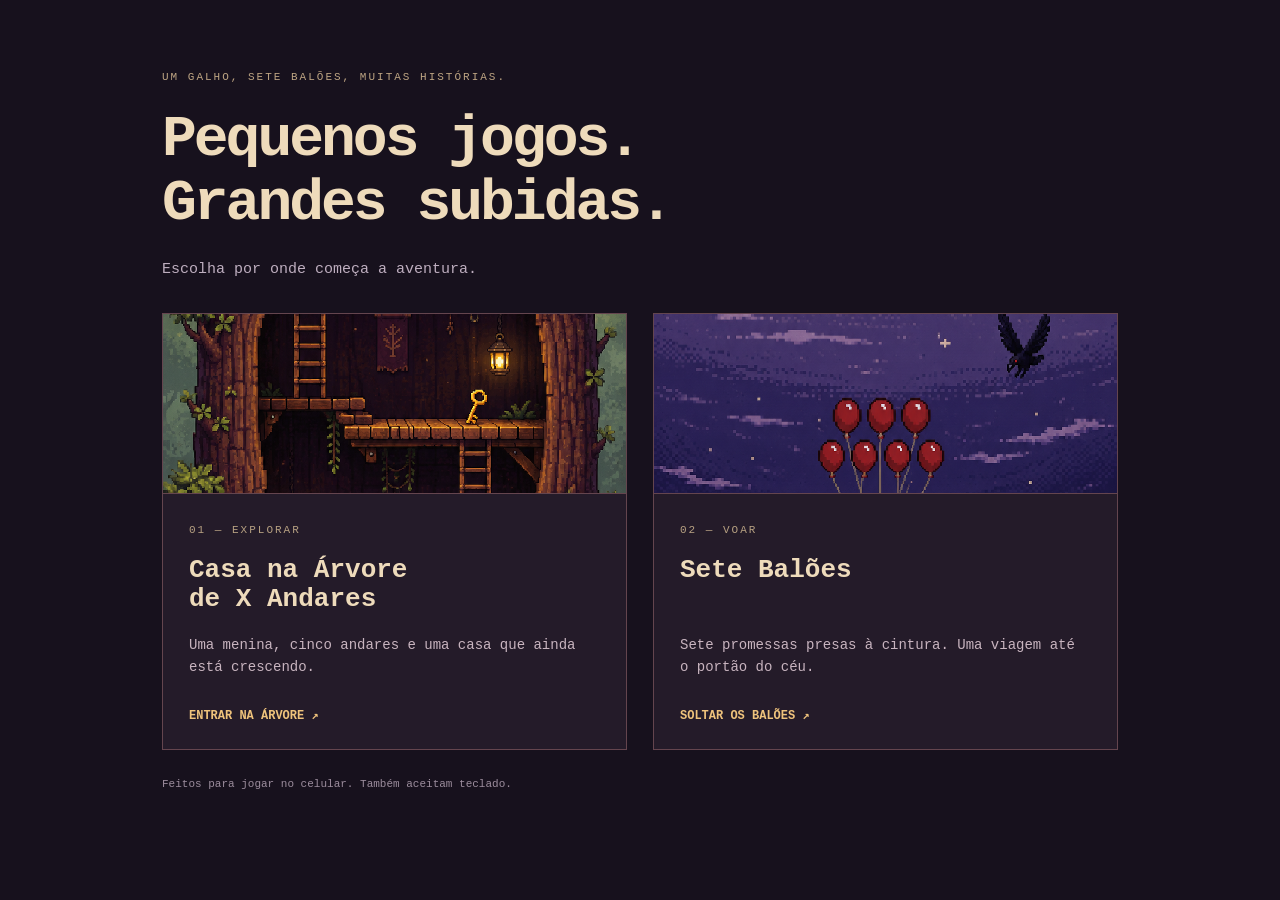
==== index.html @ 740a49a5 "feat: add treehouse puzzle game and shared games menu" ====
<!doctype html><html lang="pt-BR"><meta charset="utf-8"><meta name="viewport" content="width=device-width,initial-scale=1"><meta name="theme-color" content="#17111d"><title>Pequenos jogos · Lambes</title><link rel="icon" href="data:,"><link rel="stylesheet" href="menu.css"><body><main><p class="signature">UM GALHO, SETE BALÕES, MUITAS HISTÓRIAS.</p><h1>Pequenos jogos.<br>Grandes subidas.</h1><p class="intro">Escolha por onde começa a aventura.</p><nav aria-label="Escolha um jogo"><a class="tree" href="treehouse/"><div class="picture"></div><div class="copy"><span>01 — EXPLORAR</span><h2>Casa na Árvore<br>de X Andares</h2><p>Uma menina, cinco andares e uma casa que ainda está crescendo.</p><strong>ENTRAR NA ÁRVORE ↗</strong></div></a><a class="balloons" href="game/"><div class="picture"><span aria-hidden="true">✦<br>†</span></div><div class="copy"><span>02 — VOAR</span><h2>Sete Balões</h2><p>Sete promessas presas à cintura. Uma viagem até o portão do céu.</p><strong>SOLTAR OS BALÕES ↗</strong></div></a></nav><footer>Feitos para jogar no celular. Também aceitam teclado.</footer></main></body></html>
---- menu.css ----
*{box-sizing:border-box}body{margin:0;background:#17111d;color:#eedbbb;font-family:'Courier New',monospace}main{max-width:1020px;margin:auto;padding:60px 32px 30px}.signature{font-size:11px;letter-spacing:2px;color:#bea583}h1{font-size:clamp(32px,6vw,58px);letter-spacing:-3px;line-height:1.1;margin:25px 0}.intro{color:#beaebf;font-size:15px;margin-bottom:35px}nav{display:grid;grid-template-columns:1fr 1fr;gap:26px}nav a{color:inherit;text-decoration:none;border:1px solid #64454e;background:#241b29;transition:transform .15s}nav a:hover{transform:translateY(-4px)}nav a:focus-visible{outline:3px solid #eac277;outline-offset:5px}.picture{height:180px;background-size:cover;background-position:center 45%;image-rendering:pixelated;border-bottom:1px solid #64454e}.tree .picture{background-image:url('treehouse/assets/concept.png');background-position:center 43%}.balloons .picture{background:#30283f;display:grid;place-items:center;color:#d6a84b;text-align:center;font-size:60px}.copy{padding:26px}.copy span{font-size:11px;color:#b7a182;letter-spacing:2px}h2{font-size:26px;line-height:1.15;min-height:60px;margin:18px 0}.copy p{font-size:14px;line-height:1.6;color:#c8b4bf;min-height:46px}.copy strong{display:block;font-size:12px;margin-top:28px;color:#efc37c}footer{font-size:11px;color:#9c8d9d;margin-top:28px}@media(max-width:600px){main{padding:28px 20px}nav{grid-template-columns:1fr}.picture{height:155px}h1{letter-spacing:-2px}h2{min-height:0}.copy p{min-height:0}.copy{padding:22px}}@media(prefers-reduced-motion:reduce){nav a{transition:none}}
/* Reuse the first game's existing artwork. */
.balloons .picture{background-image:url('game/assets/concept-gameplay.png');background-position:center 42%;background-size:cover}.balloons .picture span{display:none}
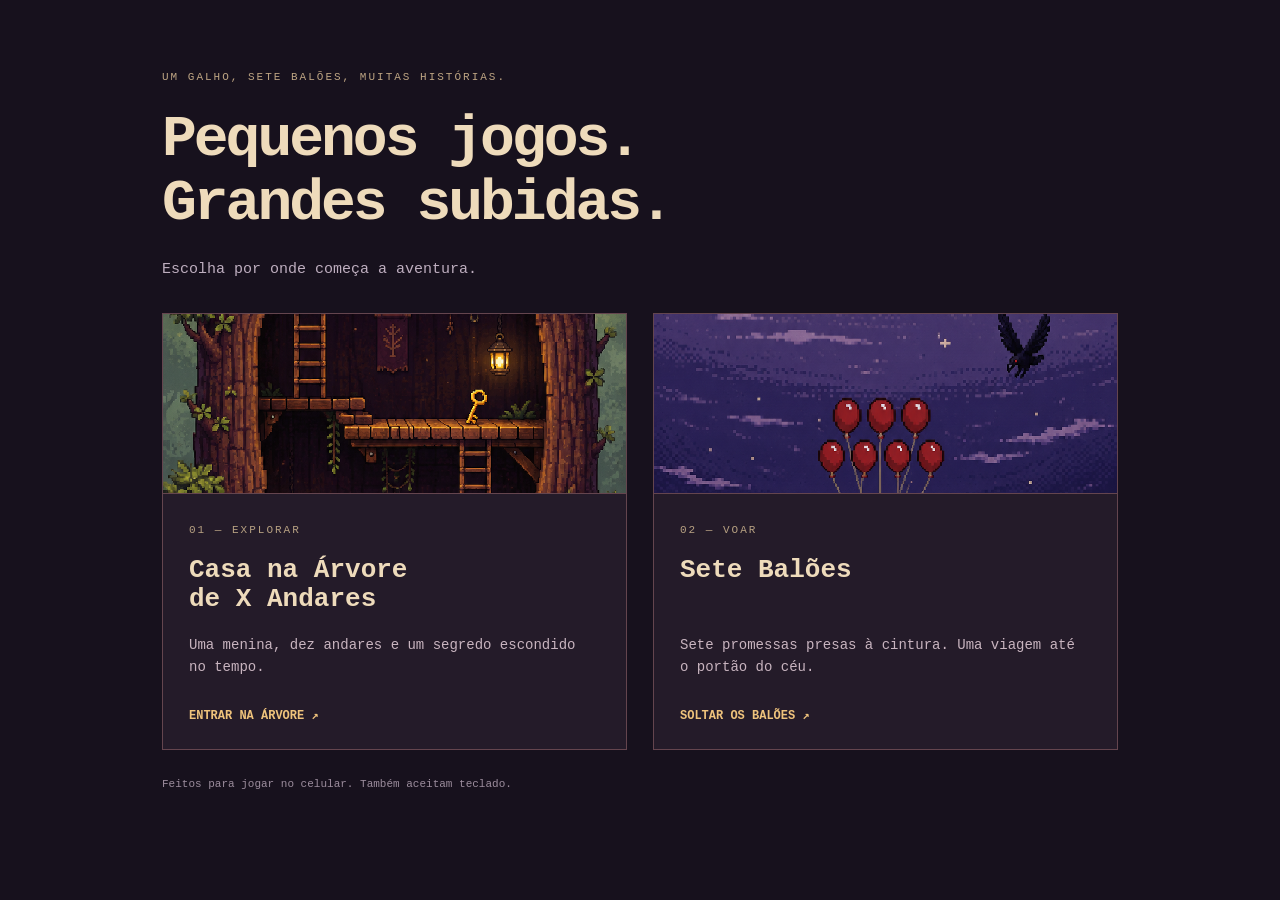
==== commit 033bc0e2: "feat: add five treehouse puzzles, time paradox and original audio" ====
--- a/index.html
+++ b/index.html
@@ -1 +1 @@
-<!doctype html><html lang="pt-BR"><meta charset="utf-8"><meta name="viewport" content="width=device-width,initial-scale=1"><meta name="theme-color" content="#17111d"><title>Pequenos jogos · Lambes</title><link rel="icon" href="data:,"><link rel="stylesheet" href="menu.css"><body><main><p class="signature">UM GALHO, SETE BALÕES, MUITAS HISTÓRIAS.</p><h1>Pequenos jogos.<br>Grandes subidas.</h1><p class="intro">Escolha por onde começa a aventura.</p><nav aria-label="Escolha um jogo"><a class="tree" href="treehouse/"><div class="picture"></div><div class="copy"><span>01 — EXPLORAR</span><h2>Casa na Árvore<br>de X Andares</h2><p>Uma menina, cinco andares e uma casa que ainda está crescendo.</p><strong>ENTRAR NA ÁRVORE ↗</strong></div></a><a class="balloons" href="game/"><div class="picture"><span aria-hidden="true">✦<br>†</span></div><div class="copy"><span>02 — VOAR</span><h2>Sete Balões</h2><p>Sete promessas presas à cintura. Uma viagem até o portão do céu.</p><strong>SOLTAR OS BALÕES ↗</strong></div></a></nav><footer>Feitos para jogar no celular. Também aceitam teclado.</footer></main></body></html>
+<!doctype html><html lang="pt-BR"><meta charset="utf-8"><meta name="viewport" content="width=device-width,initial-scale=1"><meta name="theme-color" content="#17111d"><title>Pequenos jogos · Lambes</title><link rel="icon" href="data:,"><link rel="stylesheet" href="menu.css"><body><main><p class="signature">UM GALHO, SETE BALÕES, MUITAS HISTÓRIAS.</p><h1>Pequenos jogos.<br>Grandes subidas.</h1><p class="intro">Escolha por onde começa a aventura.</p><nav aria-label="Escolha um jogo"><a class="tree" href="treehouse/"><div class="picture"></div><div class="copy"><span>01 — EXPLORAR</span><h2>Casa na Árvore<br>de X Andares</h2><p>Uma menina, dez andares e um segredo escondido no tempo.</p><strong>ENTRAR NA ÁRVORE ↗</strong></div></a><a class="balloons" href="game/"><div class="picture"><span aria-hidden="true">✦<br>†</span></div><div class="copy"><span>02 — VOAR</span><h2>Sete Balões</h2><p>Sete promessas presas à cintura. Uma viagem até o portão do céu.</p><strong>SOLTAR OS BALÕES ↗</strong></div></a></nav><footer>Feitos para jogar no celular. Também aceitam teclado.</footer></main></body></html>
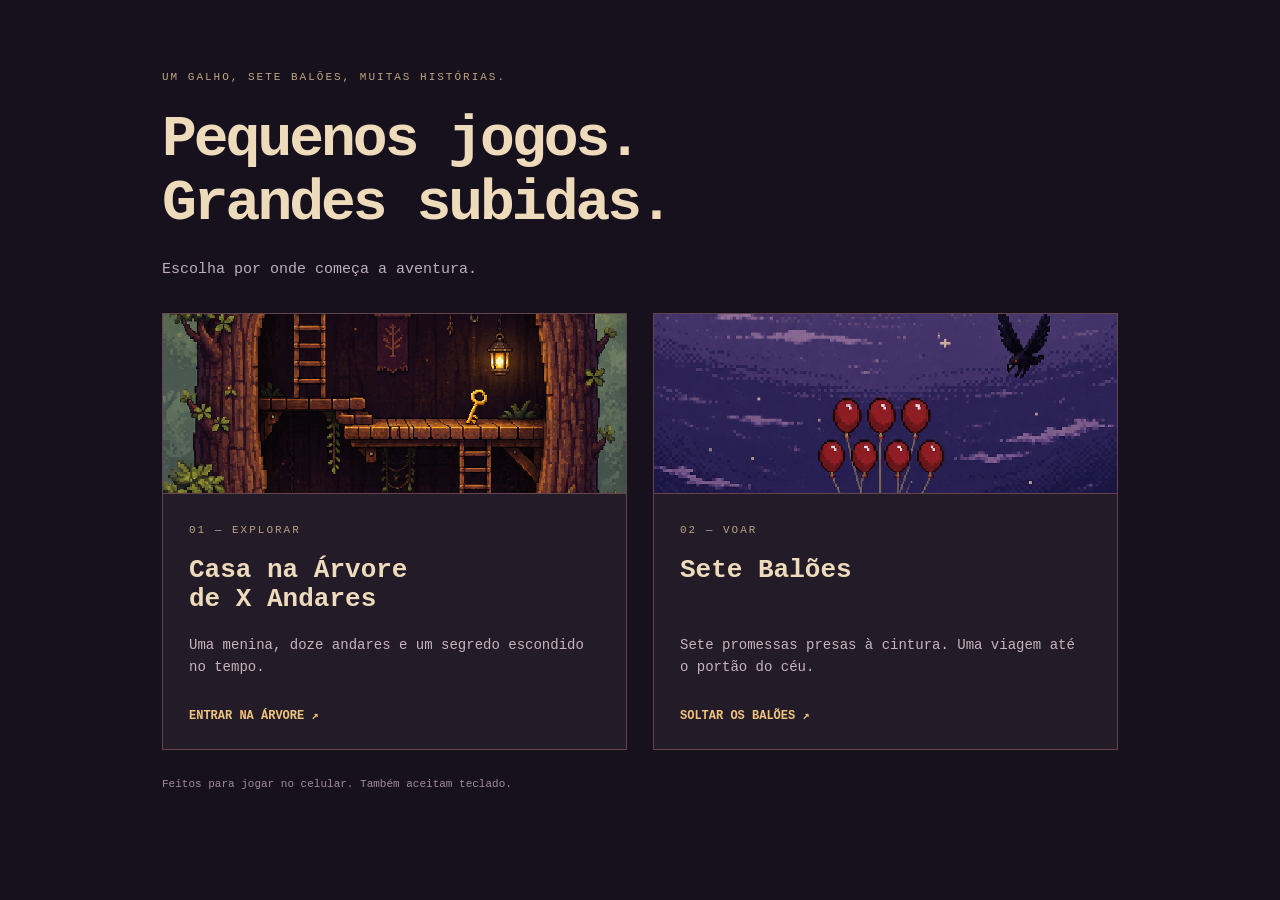
==== commit 7d784e6a: "feat(treehouse): add lantern parkour and dark-only pursuit" ====
--- a/index.html
+++ b/index.html
@@ -1 +1 @@
-<!doctype html><html lang="pt-BR"><meta charset="utf-8"><meta name="viewport" content="width=device-width,initial-scale=1"><meta name="theme-color" content="#17111d"><title>Pequenos jogos · Lambes</title><link rel="icon" href="data:,"><link rel="stylesheet" href="menu.css"><body><main><p class="signature">UM GALHO, SETE BALÕES, MUITAS HISTÓRIAS.</p><h1>Pequenos jogos.<br>Grandes subidas.</h1><p class="intro">Escolha por onde começa a aventura.</p><nav aria-label="Escolha um jogo"><a class="tree" href="treehouse/"><div class="picture"></div><div class="copy"><span>01 — EXPLORAR</span><h2>Casa na Árvore<br>de X Andares</h2><p>Uma menina, dez andares e um segredo escondido no tempo.</p><strong>ENTRAR NA ÁRVORE ↗</strong></div></a><a class="balloons" href="game/"><div class="picture"><span aria-hidden="true">✦<br>†</span></div><div class="copy"><span>02 — VOAR</span><h2>Sete Balões</h2><p>Sete promessas presas à cintura. Uma viagem até o portão do céu.</p><strong>SOLTAR OS BALÕES ↗</strong></div></a></nav><footer>Feitos para jogar no celular. Também aceitam teclado.</footer></main></body></html>
+<!doctype html><html lang="pt-BR"><meta charset="utf-8"><meta name="viewport" content="width=device-width,initial-scale=1"><meta name="theme-color" content="#17111d"><title>Pequenos jogos · Lambes</title><link rel="icon" href="data:,"><link rel="stylesheet" href="menu.css"><body><main><p class="signature">UM GALHO, SETE BALÕES, MUITAS HISTÓRIAS.</p><h1>Pequenos jogos.<br>Grandes subidas.</h1><p class="intro">Escolha por onde começa a aventura.</p><nav aria-label="Escolha um jogo"><a class="tree" href="treehouse/"><div class="picture"></div><div class="copy"><span>01 — EXPLORAR</span><h2>Casa na Árvore<br>de X Andares</h2><p>Uma menina, doze andares e um segredo escondido no tempo.</p><strong>ENTRAR NA ÁRVORE ↗</strong></div></a><a class="balloons" href="game/"><div class="picture"><span aria-hidden="true">✦<br>†</span></div><div class="copy"><span>02 — VOAR</span><h2>Sete Balões</h2><p>Sete promessas presas à cintura. Uma viagem até o portão do céu.</p><strong>SOLTAR OS BALÕES ↗</strong></div></a></nav><footer>Feitos para jogar no celular. Também aceitam teclado.</footer></main></body></html>
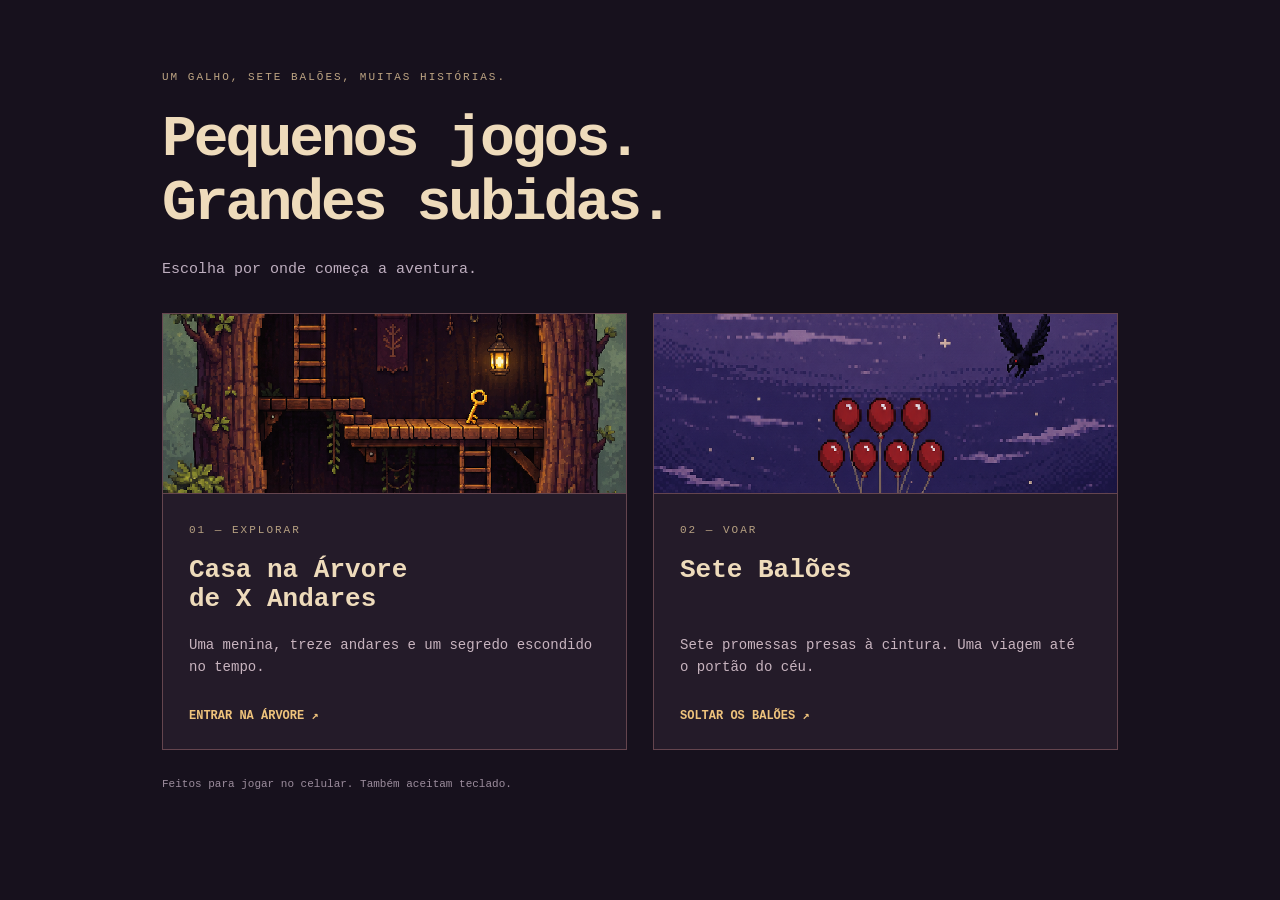
==== commit 6aea33fb: "feat(treehouse): publish visual level editor" ====
--- a/index.html
+++ b/index.html
@@ -1 +1 @@
-<!doctype html><html lang="pt-BR"><meta charset="utf-8"><meta name="viewport" content="width=device-width,initial-scale=1"><meta name="theme-color" content="#17111d"><title>Pequenos jogos · Lambes</title><link rel="icon" href="data:,"><link rel="stylesheet" href="menu.css"><body><main><p class="signature">UM GALHO, SETE BALÕES, MUITAS HISTÓRIAS.</p><h1>Pequenos jogos.<br>Grandes subidas.</h1><p class="intro">Escolha por onde começa a aventura.</p><nav aria-label="Escolha um jogo"><a class="tree" href="treehouse/"><div class="picture"></div><div class="copy"><span>01 — EXPLORAR</span><h2>Casa na Árvore<br>de X Andares</h2><p>Uma menina, doze andares e um segredo escondido no tempo.</p><strong>ENTRAR NA ÁRVORE ↗</strong></div></a><a class="balloons" href="game/"><div class="picture"><span aria-hidden="true">✦<br>†</span></div><div class="copy"><span>02 — VOAR</span><h2>Sete Balões</h2><p>Sete promessas presas à cintura. Uma viagem até o portão do céu.</p><strong>SOLTAR OS BALÕES ↗</strong></div></a></nav><footer>Feitos para jogar no celular. Também aceitam teclado.</footer></main></body></html>
+<!doctype html><html lang="pt-BR"><meta charset="utf-8"><meta name="viewport" content="width=device-width,initial-scale=1"><meta name="theme-color" content="#17111d"><title>Pequenos jogos · Lambes</title><link rel="icon" href="data:,"><link rel="stylesheet" href="menu.css"><body><main><p class="signature">UM GALHO, SETE BALÕES, MUITAS HISTÓRIAS.</p><h1>Pequenos jogos.<br>Grandes subidas.</h1><p class="intro">Escolha por onde começa a aventura.</p><nav aria-label="Escolha um jogo"><a class="tree" href="treehouse/"><div class="picture"></div><div class="copy"><span>01 — EXPLORAR</span><h2>Casa na Árvore<br>de X Andares</h2><p>Uma menina, treze andares e um segredo escondido no tempo.</p><strong>ENTRAR NA ÁRVORE ↗</strong></div></a><a class="balloons" href="game/"><div class="picture"><span aria-hidden="true">✦<br>†</span></div><div class="copy"><span>02 — VOAR</span><h2>Sete Balões</h2><p>Sete promessas presas à cintura. Uma viagem até o portão do céu.</p><strong>SOLTAR OS BALÕES ↗</strong></div></a></nav><footer>Feitos para jogar no celular. Também aceitam teclado.</footer></main></body></html>
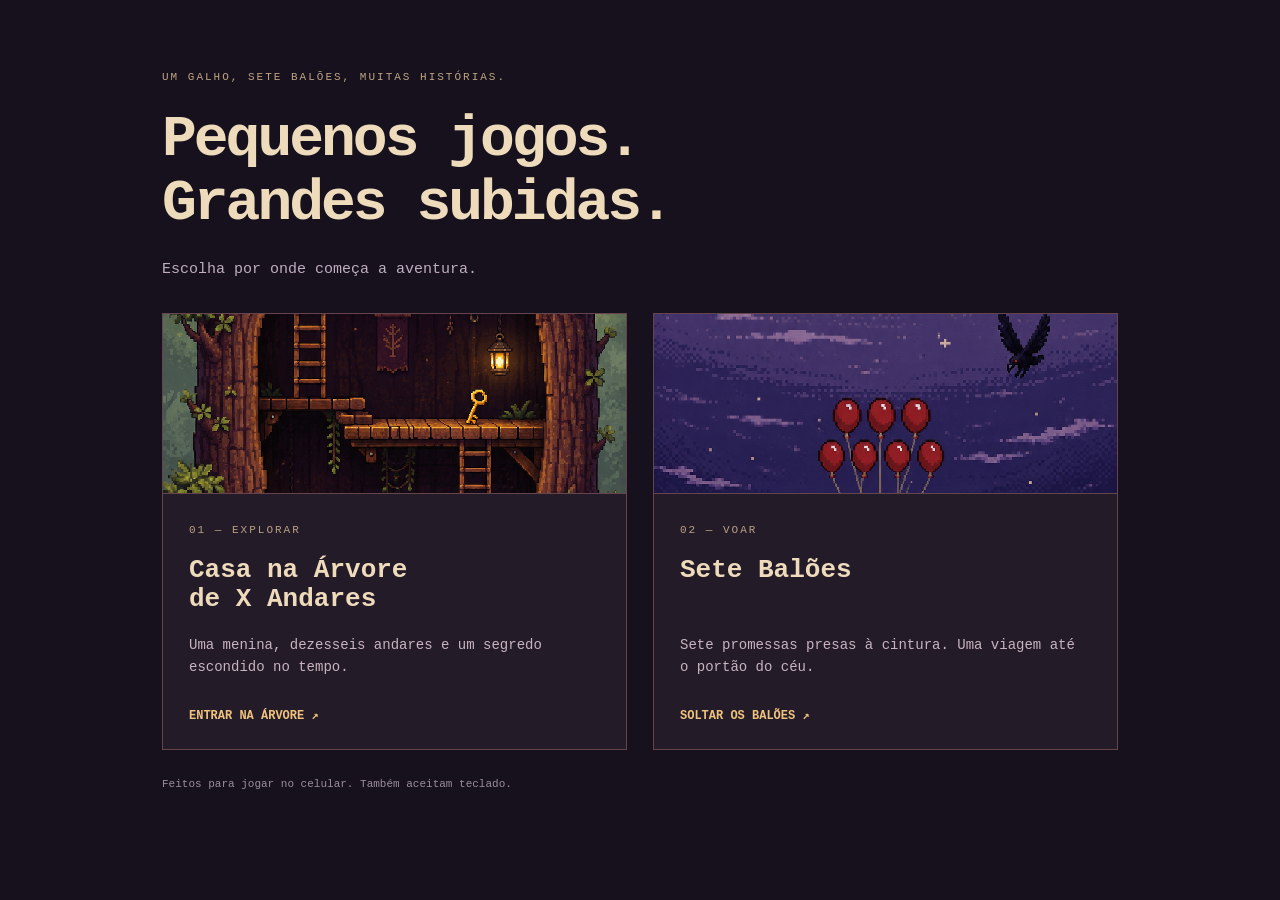
==== commit d669d08c: "feat(treehouse): revamp rope rain and chase challenges" ====
--- a/index.html
+++ b/index.html
@@ -1 +1 @@
-<!doctype html><html lang="pt-BR"><meta charset="utf-8"><meta name="viewport" content="width=device-width,initial-scale=1"><meta name="theme-color" content="#17111d"><title>Pequenos jogos · Lambes</title><link rel="icon" href="data:,"><link rel="stylesheet" href="menu.css"><body><main><p class="signature">UM GALHO, SETE BALÕES, MUITAS HISTÓRIAS.</p><h1>Pequenos jogos.<br>Grandes subidas.</h1><p class="intro">Escolha por onde começa a aventura.</p><nav aria-label="Escolha um jogo"><a class="tree" href="treehouse/"><div class="picture"></div><div class="copy"><span>01 — EXPLORAR</span><h2>Casa na Árvore<br>de X Andares</h2><p>Uma menina, treze andares e um segredo escondido no tempo.</p><strong>ENTRAR NA ÁRVORE ↗</strong></div></a><a class="balloons" href="game/"><div class="picture"><span aria-hidden="true">✦<br>†</span></div><div class="copy"><span>02 — VOAR</span><h2>Sete Balões</h2><p>Sete promessas presas à cintura. Uma viagem até o portão do céu.</p><strong>SOLTAR OS BALÕES ↗</strong></div></a></nav><footer>Feitos para jogar no celular. Também aceitam teclado.</footer></main></body></html>
+<!doctype html><html lang="pt-BR"><meta charset="utf-8"><meta name="viewport" content="width=device-width,initial-scale=1"><meta name="theme-color" content="#17111d"><title>Pequenos jogos · Lambes</title><link rel="icon" href="data:,"><link rel="stylesheet" href="menu.css"><body><main><p class="signature">UM GALHO, SETE BALÕES, MUITAS HISTÓRIAS.</p><h1>Pequenos jogos.<br>Grandes subidas.</h1><p class="intro">Escolha por onde começa a aventura.</p><nav aria-label="Escolha um jogo"><a class="tree" href="treehouse/"><div class="picture"></div><div class="copy"><span>01 — EXPLORAR</span><h2>Casa na Árvore<br>de X Andares</h2><p>Uma menina, dezesseis andares e um segredo escondido no tempo.</p><strong>ENTRAR NA ÁRVORE ↗</strong></div></a><a class="balloons" href="game/"><div class="picture"><span aria-hidden="true">✦<br>†</span></div><div class="copy"><span>02 — VOAR</span><h2>Sete Balões</h2><p>Sete promessas presas à cintura. Uma viagem até o portão do céu.</p><strong>SOLTAR OS BALÕES ↗</strong></div></a></nav><footer>Feitos para jogar no celular. Também aceitam teclado.</footer></main></body></html>
